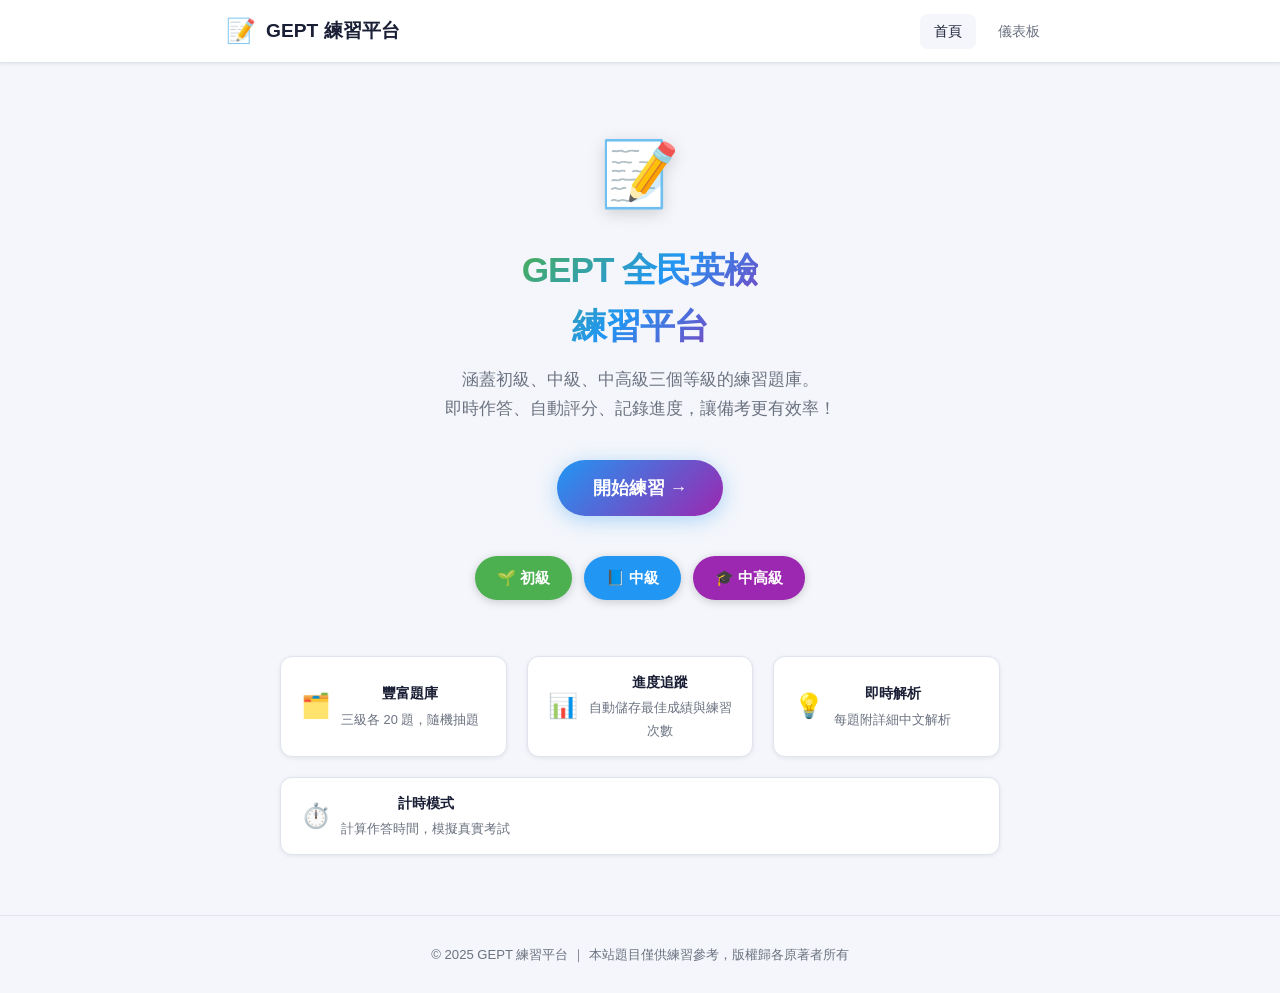
==== index.html @ 788f068a "feat: add GEPT practice platform (9 files)" ====
<!DOCTYPE html>
<html lang="zh-TW">
<head>
  <meta charset="UTF-8" />
  <meta name="viewport" content="width=device-width, initial-scale=1.0" />
  <title>GEPT 全民英檢練習平台</title>
  <link rel="stylesheet" href="style.css" />
  <style>
    /* ── 登陸頁專屬 ── */
    body { display: flex; flex-direction: column; min-height: 100vh; }

    .landing-hero {
      flex: 1;
      display: flex;
      flex-direction: column;
      align-items: center;
      justify-content: center;
      text-align: center;
      padding: 60px 20px;
    }

    .landing-logo {
      font-size: 4rem;
      margin-bottom: 16px;
      filter: drop-shadow(0 4px 8px rgba(0,0,0,.15));
    }

    .landing-hero h1 {
      font-size: 2.2rem;
      font-weight: 900;
      letter-spacing: -1px;
      margin-bottom: 12px;
      background: linear-gradient(135deg, #4caf50, #2196f3, #9c27b0);
      -webkit-background-clip: text;
      -webkit-text-fill-color: transparent;
      background-clip: text;
    }

    .landing-hero .subtitle {
      font-size: 1.05rem;
      color: var(--text-muted);
      max-width: 480px;
      margin: 0 auto 36px;
      line-height: 1.7;
    }

    .landing-cta {
      display: inline-flex;
      align-items: center;
      gap: 10px;
      background: linear-gradient(135deg, #2196f3, #9c27b0);
      color: #fff;
      padding: 14px 36px;
      border-radius: 999px;
      font-size: 1.1rem;
      font-weight: 700;
      box-shadow: 0 4px 20px rgba(33,150,243,.35);
      transition: opacity 0.2s, transform 0.2s;
    }
    .landing-cta:hover { opacity: .9; transform: translateY(-2px); }

    .features {
      display: flex;
      flex-wrap: wrap;
      gap: 20px;
      justify-content: center;
      margin-top: 56px;
      max-width: 720px;
      width: 100%;
    }

    .feature-chip {
      background: var(--surface);
      border: 1px solid var(--border);
      border-radius: var(--radius);
      padding: 14px 20px;
      display: flex;
      align-items: center;
      gap: 10px;
      font-size: 0.9rem;
      box-shadow: var(--shadow-sm);
      flex: 1;
      min-width: 180px;
    }

    .feature-chip .chip-icon { font-size: 1.5rem; }
    .feature-chip strong { display: block; font-weight: 700; margin-bottom: 2px; }
    .feature-chip span { font-size: .8rem; color: var(--text-muted); }

    .level-quick {
      display: flex;
      flex-wrap: wrap;
      gap: 12px;
      justify-content: center;
      margin-top: 40px;
    }

    .level-pill {
      display: inline-flex;
      align-items: center;
      gap: 8px;
      padding: 10px 22px;
      border-radius: 999px;
      font-size: .95rem;
      font-weight: 600;
      color: #fff;
      box-shadow: 0 2px 10px rgba(0,0,0,.18);
      transition: transform 0.2s, opacity 0.2s;
    }
    .level-pill:hover { transform: scale(1.05); opacity: .9; }
  </style>
</head>
<body>

<nav class="navbar">
  <div class="container">
    <div class="navbar-brand">
      <span class="logo">📝</span>
      <span>GEPT 練習平台</span>
    </div>
    <div class="navbar-links">
      <a href="index.html" class="nav-link active">首頁</a>
      <a href="home.html" class="nav-link">儀表板</a>
    </div>
  </div>
</nav>

<main class="landing-hero">
  <div class="landing-logo">📝</div>
  <h1>GEPT 全民英檢<br>練習平台</h1>
  <p class="subtitle">
    涵蓋初級、中級、中高級三個等級的練習題庫。<br>
    即時作答、自動評分、記錄進度，讓備考更有效率！
  </p>

  <a href="home.html" class="landing-cta">
    開始練習 →
  </a>

  <div class="level-quick">
    <a href="elementary.html" class="level-pill" style="background:#4caf50">
      🌱 初級
    </a>
    <a href="intermediate.html" class="level-pill" style="background:#2196f3">
      📘 中級
    </a>
    <a href="high-intermediate.html" class="level-pill" style="background:#9c27b0">
      🎓 中高級
    </a>
  </div>

  <div class="features">
    <div class="feature-chip">
      <span class="chip-icon">🗂️</span>
      <div>
        <strong>豐富題庫</strong>
        <span>三級各 20 題，隨機抽題</span>
      </div>
    </div>
    <div class="feature-chip">
      <span class="chip-icon">📊</span>
      <div>
        <strong>進度追蹤</strong>
        <span>自動儲存最佳成績與練習次數</span>
      </div>
    </div>
    <div class="feature-chip">
      <span class="chip-icon">💡</span>
      <div>
        <strong>即時解析</strong>
        <span>每題附詳細中文解析</span>
      </div>
    </div>
    <div class="feature-chip">
      <span class="chip-icon">⏱️</span>
      <div>
        <strong>計時模式</strong>
        <span>計算作答時間，模擬真實考試</span>
      </div>
    </div>
  </div>
</main>

<footer class="footer">
  © 2025 GEPT 練習平台 ｜ 本站題目僅供練習參考，版權歸各原著者所有
</footer>

</body>
</html>
---- style.css ----
/* GEPT 練習平台 — 共用樣式 */

/* ── 重置與基礎 ─────────────────────────── */
*, *::before, *::after { box-sizing: border-box; margin: 0; padding: 0; }

:root {
  --elementary:    #4caf50;
  --intermediate:  #2196f3;
  --high-inter:    #9c27b0;
  --bg:            #f4f6fb;
  --surface:       #ffffff;
  --border:        #e0e4ef;
  --text:          #1a1f36;
  --text-muted:    #6b7280;
  --correct:       #22c55e;
  --wrong:         #ef4444;
  --warning:       #f59e0b;
  --shadow-sm:     0 1px 4px rgba(0,0,0,.08);
  --shadow-md:     0 4px 16px rgba(0,0,0,.12);
  --radius:        12px;
  --radius-sm:     8px;
  --transition:    0.2s ease;
}

body {
  font-family: 'Segoe UI', 'Microsoft JhengHei', '微軟正黑體', sans-serif;
  background: var(--bg);
  color: var(--text);
  line-height: 1.6;
  min-height: 100vh;
}

a { color: inherit; text-decoration: none; }
img { display: block; max-width: 100%; }
button { cursor: pointer; border: none; background: none; font-family: inherit; }

/* ── 版面容器 ─────────────────────────── */
.container {
  max-width: 860px;
  margin: 0 auto;
  padding: 0 16px;
}

/* ── 頂部導覽列 ─────────────────────────── */
.navbar {
  background: var(--surface);
  border-bottom: 1px solid var(--border);
  padding: 12px 0;
  position: sticky;
  top: 0;
  z-index: 100;
  box-shadow: var(--shadow-sm);
}

.navbar .container {
  display: flex;
  align-items: center;
  justify-content: space-between;
  gap: 16px;
}

.navbar-brand {
  display: flex;
  align-items: center;
  gap: 10px;
  font-size: 1.2rem;
  font-weight: 700;
  color: var(--text);
}

.navbar-brand .logo {
  font-size: 1.5rem;
}

.navbar-links {
  display: flex;
  align-items: center;
  gap: 8px;
}

.nav-link {
  padding: 6px 14px;
  border-radius: var(--radius-sm);
  font-size: 0.9rem;
  color: var(--text-muted);
  transition: background var(--transition), color var(--transition);
}

.nav-link:hover,
.nav-link.active {
  background: var(--bg);
  color: var(--text);
}

/* ── 頁首英雄區 ─────────────────────────── */
.hero {
  text-align: center;
  padding: 56px 16px 40px;
}

.hero h1 {
  font-size: 2rem;
  font-weight: 800;
  margin-bottom: 10px;
  letter-spacing: -0.5px;
}

.hero p {
  color: var(--text-muted);
  font-size: 1rem;
  max-width: 520px;
  margin: 0 auto;
}

/* ── 卡片 ─────────────────────────── */
.card {
  background: var(--surface);
  border-radius: var(--radius);
  border: 1px solid var(--border);
  box-shadow: var(--shadow-sm);
  overflow: hidden;
  transition: box-shadow var(--transition), transform var(--transition);
}

.card:hover {
  box-shadow: var(--shadow-md);
  transform: translateY(-2px);
}

/* ── 級別卡片網格 ─────────────────────────── */
.level-grid {
  display: grid;
  grid-template-columns: repeat(auto-fit, minmax(240px, 1fr));
  gap: 20px;
  margin: 0 0 40px;
}

.level-card {
  display: flex;
  flex-direction: column;
}

.level-card-header {
  padding: 20px;
  color: #fff;
  display: flex;
  align-items: center;
  gap: 12px;
}

.level-card-header .icon {
  font-size: 2rem;
  line-height: 1;
}

.level-card-header h2 {
  font-size: 1.25rem;
  font-weight: 700;
}

.level-card-header p {
  font-size: 0.8rem;
  opacity: .85;
  margin-top: 2px;
}

.level-card-body {
  padding: 20px;
  flex: 1;
  display: flex;
  flex-direction: column;
  gap: 14px;
}

.level-card-desc {
  font-size: 0.88rem;
  color: var(--text-muted);
  line-height: 1.5;
}

/* 進度條 */
.progress-bar-wrap {
  background: var(--bg);
  border-radius: 999px;
  height: 8px;
  overflow: hidden;
}

.progress-bar-fill {
  height: 100%;
  border-radius: 999px;
  transition: width 0.5s ease;
}

.progress-label {
  display: flex;
  justify-content: space-between;
  font-size: 0.8rem;
  color: var(--text-muted);
  margin-top: 4px;
}

/* 統計行 */
.stat-row {
  display: flex;
  justify-content: space-between;
  align-items: center;
  font-size: 0.85rem;
}

.stat-row .label { color: var(--text-muted); }
.stat-row .value { font-weight: 600; }

.start-btn {
  display: block;
  width: 100%;
  padding: 10px;
  border-radius: var(--radius-sm);
  font-size: 0.95rem;
  font-weight: 600;
  color: #fff;
  text-align: center;
  transition: opacity var(--transition), transform var(--transition);
  margin-top: auto;
}

.start-btn:hover { opacity: .88; transform: scale(1.01); }

/* ── 統計區塊 ─────────────────────────── */
.stats-section {
  margin-bottom: 40px;
}

.section-title {
  font-size: 1.1rem;
  font-weight: 700;
  margin-bottom: 16px;
  display: flex;
  align-items: center;
  gap: 8px;
}

.stats-grid {
  display: grid;
  grid-template-columns: repeat(auto-fit, minmax(140px, 1fr));
  gap: 14px;
}

.stat-card {
  background: var(--surface);
  border-radius: var(--radius);
  border: 1px solid var(--border);
  padding: 18px;
  text-align: center;
}

.stat-card .stat-value {
  font-size: 1.8rem;
  font-weight: 800;
  line-height: 1;
  margin-bottom: 4px;
}

.stat-card .stat-label {
  font-size: 0.8rem;
  color: var(--text-muted);
}

/* ── 測驗頁面 ─────────────────────────── */
.quiz-wrapper {
  padding: 32px 0 60px;
}

/* 頂部資訊列 */
.quiz-meta {
  display: flex;
  justify-content: space-between;
  align-items: center;
  margin-bottom: 24px;
  gap: 12px;
  flex-wrap: wrap;
}

.quiz-badge {
  display: inline-flex;
  align-items: center;
  gap: 6px;
  padding: 5px 14px;
  border-radius: 999px;
  font-size: 0.85rem;
  font-weight: 600;
  color: #fff;
}

.quiz-timer {
  display: flex;
  align-items: center;
  gap: 6px;
  font-size: 0.95rem;
  font-weight: 600;
  color: var(--text-muted);
  background: var(--surface);
  border: 1px solid var(--border);
  padding: 5px 14px;
  border-radius: 999px;
}

.quiz-timer.warning { color: var(--warning); border-color: var(--warning); }
.quiz-timer.danger  { color: var(--wrong);   border-color: var(--wrong);   }

/* 進度條（頂部） */
.quiz-progress {
  margin-bottom: 28px;
}

.quiz-progress-label {
  display: flex;
  justify-content: space-between;
  font-size: 0.82rem;
  color: var(--text-muted);
  margin-bottom: 6px;
}

/* 問題卡 */
.question-card {
  background: var(--surface);
  border-radius: var(--radius);
  border: 1px solid var(--border);
  box-shadow: var(--shadow-sm);
  padding: 28px;
  margin-bottom: 20px;
}

.question-meta {
  display: flex;
  gap: 8px;
  margin-bottom: 14px;
  flex-wrap: wrap;
}

.tag {
  display: inline-block;
  padding: 2px 10px;
  border-radius: 999px;
  font-size: 0.75rem;
  font-weight: 600;
  background: var(--bg);
  color: var(--text-muted);
  border: 1px solid var(--border);
}

.question-text {
  font-size: 1.05rem;
  line-height: 1.65;
  font-weight: 500;
  margin-bottom: 22px;
}

/* 選項 */
.options-list {
  display: flex;
  flex-direction: column;
  gap: 10px;
}

.option-btn {
  width: 100%;
  display: flex;
  align-items: flex-start;
  gap: 12px;
  padding: 14px 18px;
  border-radius: var(--radius-sm);
  border: 2px solid var(--border);
  background: var(--surface);
  font-size: 0.95rem;
  text-align: left;
  transition: border-color var(--transition), background var(--transition), transform var(--transition);
  line-height: 1.5;
}

.option-btn:hover:not(:disabled) {
  border-color: #a0aec0;
  background: var(--bg);
  transform: translateX(3px);
}

.option-btn .option-letter {
  flex-shrink: 0;
  width: 26px;
  height: 26px;
  border-radius: 50%;
  background: var(--bg);
  border: 1px solid var(--border);
  display: flex;
  align-items: center;
  justify-content: center;
  font-size: 0.82rem;
  font-weight: 700;
  transition: background var(--transition), border-color var(--transition), color var(--transition);
}

.option-btn.selected {
  border-color: #3b82f6;
  background: #eff6ff;
}
.option-btn.selected .option-letter {
  background: #3b82f6;
  border-color: #3b82f6;
  color: #fff;
}

.option-btn.correct {
  border-color: var(--correct);
  background: #f0fdf4;
}
.option-btn.correct .option-letter {
  background: var(--correct);
  border-color: var(--correct);
  color: #fff;
}

.option-btn.wrong {
  border-color: var(--wrong);
  background: #fff5f5;
}
.option-btn.wrong .option-letter {
  background: var(--wrong);
  border-color: var(--wrong);
  color: #fff;
}

/* 解析 */
.explanation-box {
  margin-top: 16px;
  padding: 14px 18px;
  background: #fefce8;
  border: 1px solid #fef08a;
  border-radius: var(--radius-sm);
  font-size: 0.88rem;
  line-height: 1.6;
  display: none;
}

.explanation-box.show { display: block; }

.explanation-box strong { color: #854d0e; }

/* 操作按鈕 */
.quiz-actions {
  display: flex;
  justify-content: space-between;
  align-items: center;
  gap: 12px;
}

.btn {
  display: inline-flex;
  align-items: center;
  gap: 8px;
  padding: 10px 22px;
  border-radius: var(--radius-sm);
  font-size: 0.95rem;
  font-weight: 600;
  transition: opacity var(--transition), transform var(--transition);
}

.btn:hover { opacity: .88; transform: scale(1.02); }
.btn:disabled { opacity: .4; cursor: not-allowed; transform: none; }

.btn-primary { background: #3b82f6; color: #fff; }
.btn-success { background: var(--correct); color: #fff; }
.btn-outline {
  background: transparent;
  border: 2px solid var(--border);
  color: var(--text);
}

/* 結果頁 */
.result-wrapper {
  max-width: 600px;
  margin: 0 auto;
  padding: 40px 0 80px;
  text-align: center;
}

.result-score-ring {
  width: 150px;
  height: 150px;
  border-radius: 50%;
  margin: 0 auto 24px;
  display: flex;
  flex-direction: column;
  align-items: center;
  justify-content: center;
  border: 8px solid var(--border);
  position: relative;
}

.result-score-ring .score-number {
  font-size: 2.8rem;
  font-weight: 800;
  line-height: 1;
}

.result-score-ring .score-label {
  font-size: 0.78rem;
  color: var(--text-muted);
  margin-top: 2px;
}

.result-title {
  font-size: 1.5rem;
  font-weight: 800;
  margin-bottom: 8px;
}

.result-subtitle {
  color: var(--text-muted);
  margin-bottom: 32px;
}

.result-details {
  background: var(--surface);
  border: 1px solid var(--border);
  border-radius: var(--radius);
  padding: 20px;
  margin-bottom: 28px;
  text-align: left;
}

.result-row {
  display: flex;
  justify-content: space-between;
  padding: 8px 0;
  font-size: 0.92rem;
  border-bottom: 1px solid var(--border);
}
.result-row:last-child { border-bottom: none; }
.result-row .label { color: var(--text-muted); }
.result-row .value { font-weight: 600; }

.result-actions {
  display: flex;
  gap: 12px;
  justify-content: center;
  flex-wrap: wrap;
}

/* 載入狀態 */
#quiz-loading {
  text-align: center;
  padding: 80px 20px;
  color: var(--text-muted);
}

/* ── 設定面板 ─────────────────────────── */
.settings-panel {
  background: var(--surface);
  border: 1px solid var(--border);
  border-radius: var(--radius);
  padding: 24px;
  margin-bottom: 28px;
}

.settings-panel h3 {
  font-size: 1rem;
  font-weight: 700;
  margin-bottom: 16px;
}

.setting-row {
  display: flex;
  justify-content: space-between;
  align-items: center;
  padding: 10px 0;
  border-bottom: 1px solid var(--border);
  gap: 12px;
}
.setting-row:last-child { border-bottom: none; }

.setting-row label { font-size: 0.9rem; color: var(--text-muted); }

.setting-row select,
.setting-row input[type="number"] {
  padding: 6px 12px;
  border: 1px solid var(--border);
  border-radius: var(--radius-sm);
  font-size: 0.9rem;
  font-family: inherit;
  background: var(--bg);
  color: var(--text);
  cursor: pointer;
}

/* ── 頁腳 ─────────────────────────── */
.footer {
  text-align: center;
  padding: 28px 16px;
  font-size: 0.82rem;
  color: var(--text-muted);
  border-top: 1px solid var(--border);
  margin-top: auto;
}

/* ── RWD ─────────────────────────── */
@media (max-width: 600px) {
  .hero h1 { font-size: 1.55rem; }
  .level-grid { grid-template-columns: 1fr; }
  .stats-grid { grid-template-columns: repeat(2, 1fr); }
  .question-card { padding: 20px; }
  .quiz-actions { flex-direction: column; }
  .btn { width: 100%; justify-content: center; }
  .result-actions .btn { width: 100%; justify-content: center; }
}
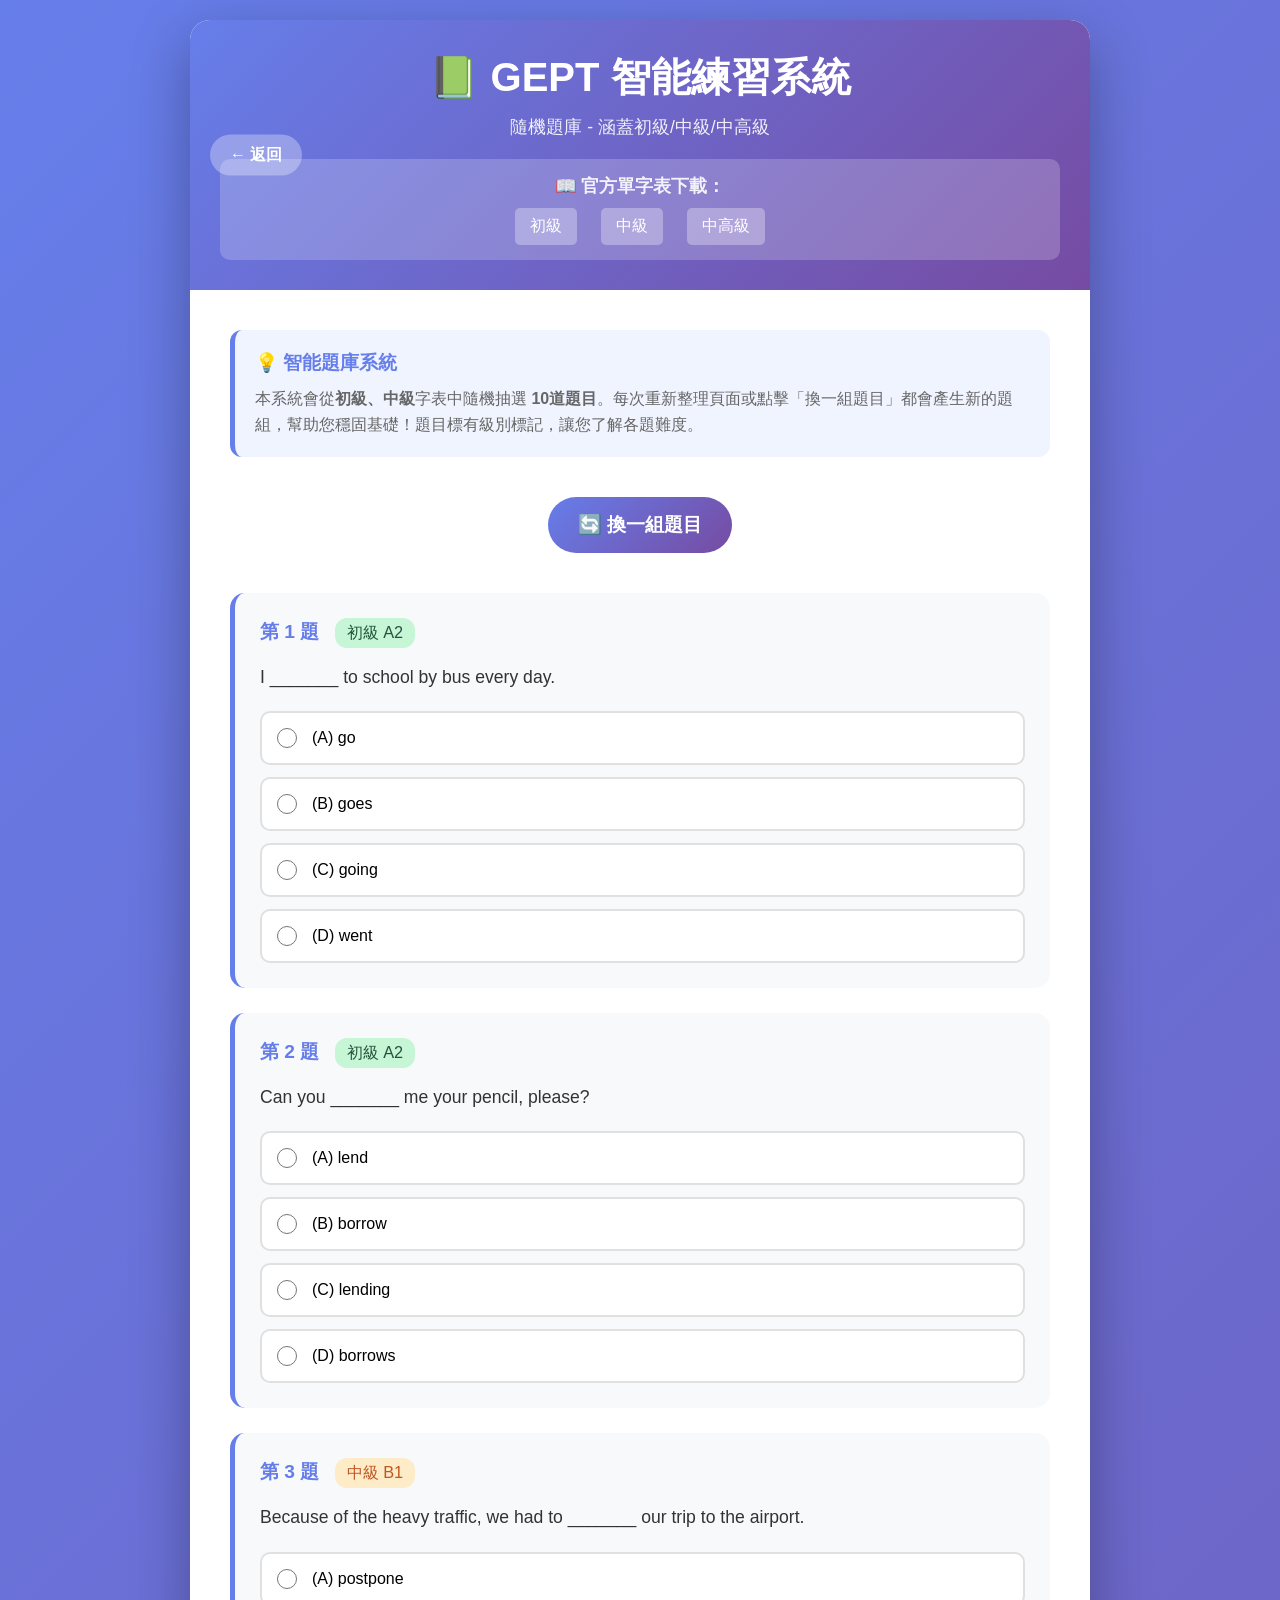
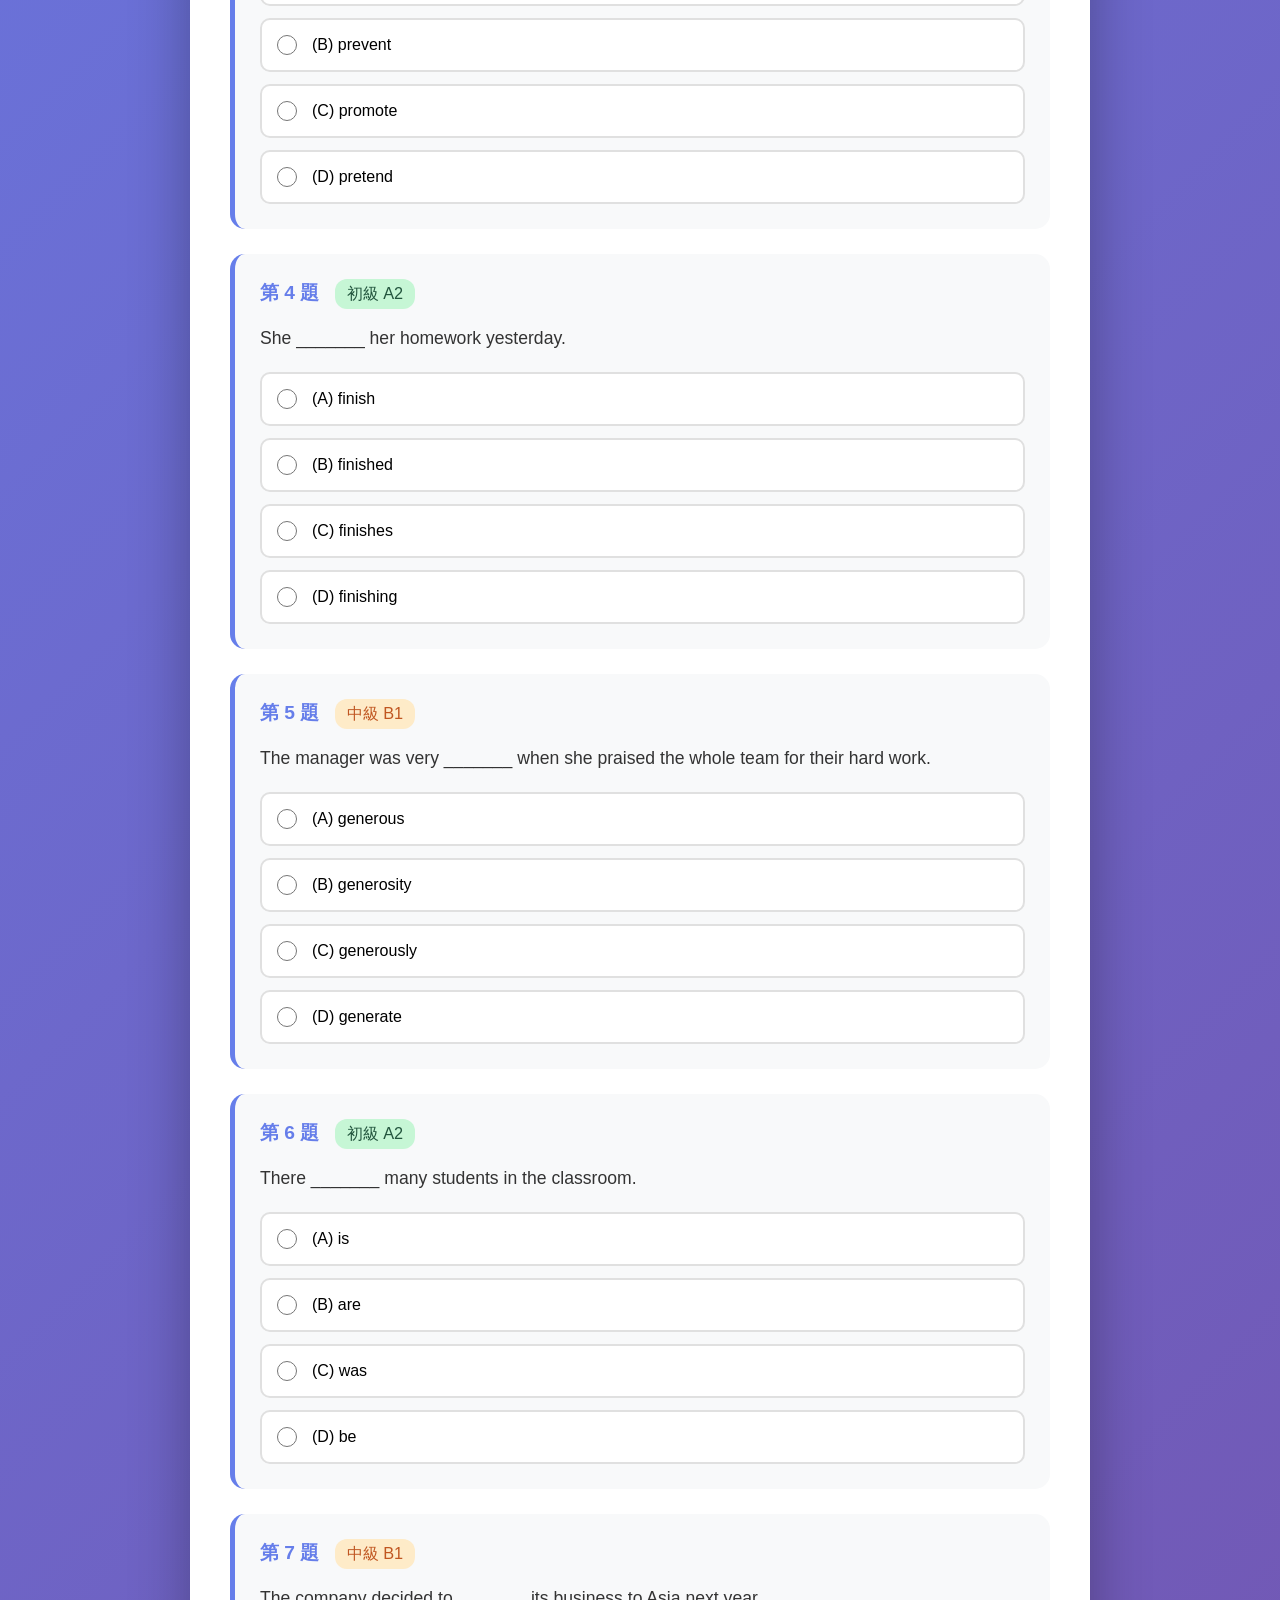
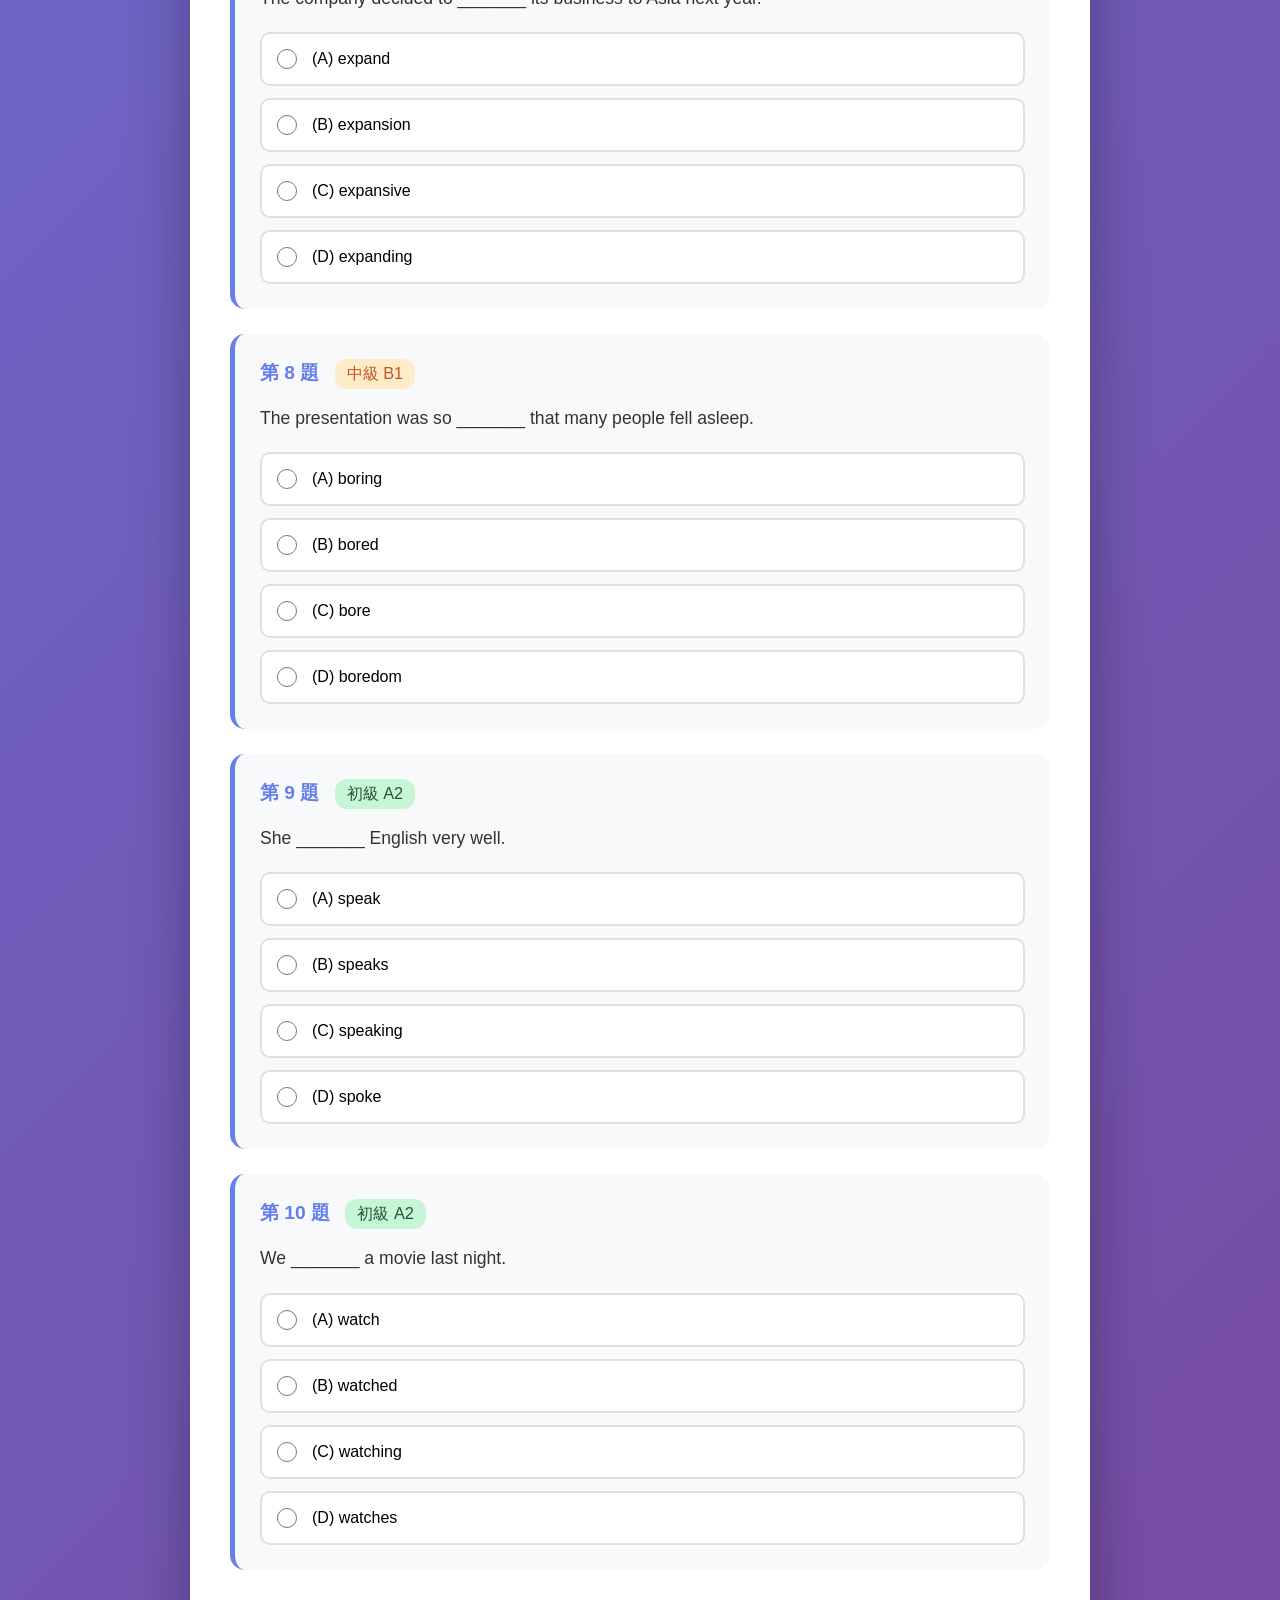
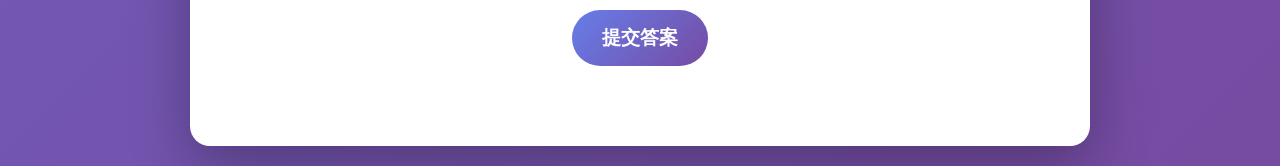
==== commit 6f641629: "Add files via upload" ====
--- a/index.html
+++ b/index.html
@@ -1,189 +1,736 @@
-<!DOCTYPE html>
-<html lang="zh-TW">
-<head>
-  <meta charset="UTF-8" />
-  <meta name="viewport" content="width=device-width, initial-scale=1.0" />
-  <title>GEPT 全民英檢練習平台</title>
-  <link rel="stylesheet" href="style.css" />
-  <style>
-    /* ── 登陸頁專屬 ── */
-    body { display: flex; flex-direction: column; min-height: 100vh; }
-
-    .landing-hero {
-      flex: 1;
-      display: flex;
-      flex-direction: column;
-      align-items: center;
-      justify-content: center;
-      text-align: center;
-      padding: 60px 20px;
-    }
-
-    .landing-logo {
-      font-size: 4rem;
-      margin-bottom: 16px;
-      filter: drop-shadow(0 4px 8px rgba(0,0,0,.15));
-    }
-
-    .landing-hero h1 {
-      font-size: 2.2rem;
-      font-weight: 900;
-      letter-spacing: -1px;
-      margin-bottom: 12px;
-      background: linear-gradient(135deg, #4caf50, #2196f3, #9c27b0);
-      -webkit-background-clip: text;
-      -webkit-text-fill-color: transparent;
-      background-clip: text;
-    }
-
-    .landing-hero .subtitle {
-      font-size: 1.05rem;
-      color: var(--text-muted);
-      max-width: 480px;
-      margin: 0 auto 36px;
-      line-height: 1.7;
-    }
-
-    .landing-cta {
-      display: inline-flex;
-      align-items: center;
-      gap: 10px;
-      background: linear-gradient(135deg, #2196f3, #9c27b0);
-      color: #fff;
-      padding: 14px 36px;
-      border-radius: 999px;
-      font-size: 1.1rem;
-      font-weight: 700;
-      box-shadow: 0 4px 20px rgba(33,150,243,.35);
-      transition: opacity 0.2s, transform 0.2s;
-    }
-    .landing-cta:hover { opacity: .9; transform: translateY(-2px); }
-
-    .features {
-      display: flex;
-      flex-wrap: wrap;
-      gap: 20px;
-      justify-content: center;
-      margin-top: 56px;
-      max-width: 720px;
-      width: 100%;
-    }
-
-    .feature-chip {
-      background: var(--surface);
-      border: 1px solid var(--border);
-      border-radius: var(--radius);
-      padding: 14px 20px;
-      display: flex;
-      align-items: center;
-      gap: 10px;
-      font-size: 0.9rem;
-      box-shadow: var(--shadow-sm);
-      flex: 1;
-      min-width: 180px;
-    }
-
-    .feature-chip .chip-icon { font-size: 1.5rem; }
-    .feature-chip strong { display: block; font-weight: 700; margin-bottom: 2px; }
-    .feature-chip span { font-size: .8rem; color: var(--text-muted); }
-
-    .level-quick {
-      display: flex;
-      flex-wrap: wrap;
-      gap: 12px;
-      justify-content: center;
-      margin-top: 40px;
-    }
-
-    .level-pill {
-      display: inline-flex;
-      align-items: center;
-      gap: 8px;
-      padding: 10px 22px;
-      border-radius: 999px;
-      font-size: .95rem;
-      font-weight: 600;
-      color: #fff;
-      box-shadow: 0 2px 10px rgba(0,0,0,.18);
-      transition: transform 0.2s, opacity 0.2s;
-    }
-    .level-pill:hover { transform: scale(1.05); opacity: .9; }
-  </style>
-</head>
-<body>
-
-<nav class="navbar">
-  <div class="container">
-    <div class="navbar-brand">
-      <span class="logo">📝</span>
-      <span>GEPT 練習平台</span>
-    </div>
-    <div class="navbar-links">
-      <a href="index.html" class="nav-link active">首頁</a>
-      <a href="home.html" class="nav-link">儀表板</a>
-    </div>
-  </div>
-</nav>
-
-<main class="landing-hero">
-  <div class="landing-logo">📝</div>
-  <h1>GEPT 全民英檢<br>練習平台</h1>
-  <p class="subtitle">
-    涵蓋初級、中級、中高級三個等級的練習題庫。<br>
-    即時作答、自動評分、記錄進度，讓備考更有效率！
-  </p>
-
-  <a href="home.html" class="landing-cta">
-    開始練習 →
-  </a>
-
-  <div class="level-quick">
-    <a href="elementary.html" class="level-pill" style="background:#4caf50">
-      🌱 初級
-    </a>
-    <a href="intermediate.html" class="level-pill" style="background:#2196f3">
-      📘 中級
-    </a>
-    <a href="high-intermediate.html" class="level-pill" style="background:#9c27b0">
-      🎓 中高級
-    </a>
-  </div>
-
-  <div class="features">
-    <div class="feature-chip">
-      <span class="chip-icon">🗂️</span>
-      <div>
-        <strong>豐富題庫</strong>
-        <span>三級各 20 題，隨機抽題</span>
-      </div>
-    </div>
-    <div class="feature-chip">
-      <span class="chip-icon">📊</span>
-      <div>
-        <strong>進度追蹤</strong>
-        <span>自動儲存最佳成績與練習次數</span>
-      </div>
-    </div>
-    <div class="feature-chip">
-      <span class="chip-icon">💡</span>
-      <div>
-        <strong>即時解析</strong>
-        <span>每題附詳細中文解析</span>
-      </div>
-    </div>
-    <div class="feature-chip">
-      <span class="chip-icon">⏱️</span>
-      <div>
-        <strong>計時模式</strong>
-        <span>計算作答時間，模擬真實考試</span>
-      </div>
-    </div>
-  </div>
-</main>
-
-<footer class="footer">
-  © 2025 GEPT 練習平台 ｜ 本站題目僅供練習參考，版權歸各原著者所有
-</footer>
-
-</body>
-</html>
+<!DOCTYPE html>
+<html lang="zh-TW">
+<head>
+    <meta charset="UTF-8">
+    <meta name="viewport" content="width=device-width, initial-scale=1.0">
+    <title>GEPT 中級練習</title>
+    <style>
+        * {
+            margin: 0;
+            padding: 0;
+            box-sizing: border-box;
+        }
+
+        body {
+            font-family: 'Microsoft JhengHei', 'Segoe UI', Arial, sans-serif;
+            background: linear-gradient(135deg, #667eea 0%, #764ba2 100%);
+            min-height: 100vh;
+            padding: 20px;
+        }
+
+        .container {
+            max-width: 900px;
+            margin: 0 auto;
+            background: white;
+            border-radius: 20px;
+            box-shadow: 0 20px 60px rgba(0, 0, 0, 0.3);
+            overflow: hidden;
+        }
+
+        .header {
+            background: linear-gradient(135deg, #667eea 0%, #764ba2 100%);
+            color: white;
+            padding: 30px;
+            text-align: center;
+            position: relative;
+        }
+
+        .back-btn {
+            position: absolute;
+            left: 20px;
+            top: 50%;
+            transform: translateY(-50%);
+            background: rgba(255, 255, 255, 0.3);
+            color: white;
+            padding: 10px 20px;
+            border-radius: 25px;
+            text-decoration: none;
+            transition: all 0.3s;
+            font-weight: bold;
+        }
+
+        .back-btn:hover {
+            background: rgba(255, 255, 255, 0.5);
+            transform: translateY(-50%) scale(1.05);
+        }
+
+        .header h1 {
+            font-size: 2.5em;
+            margin-bottom: 10px;
+        }
+
+        .header p {
+            font-size: 1.1em;
+            opacity: 0.9;
+        }
+
+        .header-links {
+            margin-top: 20px;
+            padding: 15px;
+            background: rgba(255,255,255,0.2);
+            border-radius: 10px;
+        }
+
+        .header-links p {
+            margin-bottom: 10px;
+            font-weight: bold;
+        }
+
+        .header-links a {
+            color: white;
+            text-decoration: none;
+            margin: 0 10px;
+            display: inline-block;
+            padding: 8px 15px;
+            background: rgba(255,255,255,0.3);
+            border-radius: 5px;
+            transition: all 0.3s;
+        }
+
+        .header-links a:hover {
+            background: rgba(255,255,255,0.4);
+        }
+
+        .content {
+            padding: 40px;
+        }
+
+        .level-info {
+            background: #f0f4ff;
+            padding: 20px;
+            border-radius: 12px;
+            margin-bottom: 30px;
+            border-left: 5px solid #667eea;
+        }
+
+        .level-info h3 {
+            color: #667eea;
+            margin-bottom: 10px;
+        }
+
+        .level-info p {
+            color: #666;
+            line-height: 1.6;
+        }
+
+        .question-card {
+            background: #f8f9fa;
+            border-radius: 15px;
+            padding: 25px;
+            margin-bottom: 25px;
+            border-left: 5px solid #667eea;
+            transition: transform 0.3s, box-shadow 0.3s;
+        }
+
+        .question-card:hover {
+            transform: translateY(-5px);
+            box-shadow: 0 10px 30px rgba(0, 0, 0, 0.1);
+        }
+
+        .question-number {
+            font-size: 1.2em;
+            font-weight: bold;
+            color: #667eea;
+            margin-bottom: 15px;
+        }
+
+        .level-badge {
+            display: inline-block;
+            padding: 4px 12px;
+            border-radius: 12px;
+            font-size: 0.85em;
+            margin-left: 10px;
+            font-weight: normal;
+        }
+
+        .level-elementary {
+            background: #c6f6d5;
+            color: #22543d;
+        }
+
+        .level-intermediate {
+            background: #feebc8;
+            color: #c05621;
+        }
+
+        .level-high {
+            background: #fed7d7;
+            color: #c53030;
+        }
+
+        .question-text {
+            font-size: 1.1em;
+            line-height: 1.6;
+            margin-bottom: 20px;
+            color: #333;
+        }
+
+        .options {
+            display: flex;
+            flex-direction: column;
+            gap: 12px;
+        }
+
+        .option {
+            display: flex;
+            align-items: center;
+            padding: 15px;
+            background: white;
+            border: 2px solid #e0e0e0;
+            border-radius: 10px;
+            cursor: pointer;
+            transition: all 0.3s;
+        }
+
+        .option:hover {
+            border-color: #667eea;
+            background: #f0f4ff;
+        }
+
+        .option input[type="radio"] {
+            margin-right: 15px;
+            width: 20px;
+            height: 20px;
+            cursor: pointer;
+        }
+
+        .option label {
+            cursor: pointer;
+            flex: 1;
+            font-size: 1em;
+        }
+
+        .option.correct {
+            border-color: #28a745;
+            background: #d4edda;
+        }
+
+        .option.incorrect {
+            border-color: #dc3545;
+            background: #f8d7da;
+        }
+
+        .explanation {
+            margin-top: 15px;
+            padding: 15px;
+            background: #fff3cd;
+            border-left: 4px solid #ffc107;
+            border-radius: 8px;
+            display: none;
+        }
+
+        .explanation.show {
+            display: block;
+            animation: fadeIn 0.5s;
+        }
+
+        @keyframes fadeIn {
+            from { opacity: 0; transform: translateY(-10px); }
+            to { opacity: 1; transform: translateY(0); }
+        }
+
+        .explanation h4 {
+            color: #856404;
+            margin-bottom: 8px;
+        }
+
+        .explanation p {
+            color: #856404;
+            line-height: 1.6;
+        }
+
+        .submit-btn, .refresh-btn {
+            display: inline-block;
+            padding: 15px 30px;
+            background: linear-gradient(135deg, #667eea 0%, #764ba2 100%);
+            color: white;
+            border: none;
+            border-radius: 50px;
+            font-size: 1.2em;
+            font-weight: bold;
+            cursor: pointer;
+            transition: transform 0.3s, box-shadow 0.3s;
+            margin: 10px;
+        }
+
+        .submit-btn:hover, .refresh-btn:hover {
+            transform: scale(1.05);
+            box-shadow: 0 10px 30px rgba(102, 126, 234, 0.4);
+        }
+
+        .submit-btn:disabled {
+            background: #ccc;
+            cursor: not-allowed;
+            transform: none;
+        }
+
+        .button-group {
+            text-align: center;
+            margin: 30px 0;
+        }
+
+        .score-display {
+            text-align: center;
+            padding: 20px;
+            background: linear-gradient(135deg, #28a745 0%, #20c997 100%);
+            color: white;
+            border-radius: 15px;
+            margin-top: 20px;
+            display: none;
+        }
+
+        .score-display.show {
+            display: block;
+            animation: fadeIn 0.5s;
+        }
+
+        .score-display h2 {
+            font-size: 2em;
+            margin-bottom: 10px;
+        }
+
+        .score-display p {
+            font-size: 1.2em;
+        }
+
+        .reset-btn {
+            display: inline-block;
+            margin-top: 15px;
+            padding: 10px 25px;
+            background: white;
+            color: #28a745;
+            border: none;
+            border-radius: 25px;
+            font-weight: bold;
+            cursor: pointer;
+            transition: transform 0.3s;
+        }
+
+        .reset-btn:hover {
+            transform: scale(1.05);
+        }
+
+        .loading {
+            text-align: center;
+            padding: 40px;
+            color: #667eea;
+            font-size: 1.2em;
+        }
+
+        @media (max-width: 768px) {
+            .back-btn {
+                position: static;
+                transform: none;
+                display: inline-block;
+                margin-bottom: 15px;
+            }
+
+            .header h1 {
+                font-size: 1.8em;
+            }
+
+            .content {
+                padding: 20px;
+            }
+
+            .question-card {
+                padding: 20px;
+            }
+        }
+    </style>
+</head>
+<body>
+    <div class="container">
+        <div class="header">
+            <a href="home.html" class="back-btn">← 返回</a>
+            <h1>📗 GEPT 智能練習系統</h1>
+            <p>隨機題庫 - 涵蓋初級/中級/中高級</p>
+            <div class="header-links">
+                <p>📖 官方單字表下載：</p>
+                <a href="https://www.lttc.ntu.edu.tw/resources/GEPT/GEPT_Elementary.pdf" target="_blank">初級</a>
+                <a href="https://www.lttc.ntu.edu.tw/resources/GEPT/GEPT_Intermediate.pdf" target="_blank">中級</a>
+                <a href="https://www.lttc.ntu.edu.tw/resources/GEPT/GEPT_High-Intermediate.pdf" target="_blank">中高級</a>
+            </div>
+        </div>
+
+        <div class="content">
+            <div class="level-info">
+                <h3>💡 智能題庫系統</h3>
+                <p>本系統會從<strong>初級、中級</strong>字表中隨機抽選 <strong>10道題目</strong>。每次重新整理頁面或點擊「換一組題目」都會產生新的題組，幫助您穩固基礎！題目標有級別標記，讓您了解各題難度。</p>
+            </div>
+
+            <div class="button-group">
+                <button type="button" class="refresh-btn" onclick="location.reload()">🔄 換一組題目</button>
+            </div>
+
+            <form id="quizForm">
+                <div id="questionsContainer">
+                    <div class="loading">正在載入題目...</div>
+                </div>
+
+                <div class="button-group">
+                    <button type="button" class="submit-btn" id="submitBtn">提交答案</button>
+                </div>
+
+                <div class="score-display" id="scoreDisplay">
+                    <h2>🎉 測驗結果</h2>
+                    <p id="scoreText"></p>
+                    <button type="button" class="reset-btn" id="resetBtn">重新測驗</button>
+                </div>
+            </form>
+        </div>
+    </div>
+
+    <script>
+        // 題庫 - 包含各級別的題目
+        const questionBank = [
+            // 初級題目 (CEFR A2)
+            {
+                level: 'elementary',
+                question: 'I _______ to school by bus every day.',
+                options: ['go', 'goes', 'going', 'went'],
+                answer: 0,
+                explanation: '主詞 "I" 搭配一般現在式動詞原形 "go"。every day 表示習慣性動作，使用現在簡單式。',
+                translation: '我每天搭公車去學校。'
+            },
+            {
+                level: 'elementary',
+                question: 'She _______ her homework yesterday.',
+                options: ['finish', 'finished', 'finishes', 'finishing'],
+                answer: 1,
+                explanation: 'yesterday 表示過去的時間，需使用過去式 "finished"。',
+                translation: '她昨天完成了她的作業。'
+            },
+            {
+                level: 'elementary',
+                question: 'There _______ many students in the classroom.',
+                options: ['is', 'are', 'was', 'be'],
+                answer: 1,
+                explanation: '"many students" 是複數，使用 "are"。There are 表示「有」（複數）。',
+                translation: '教室裡有很多學生。'
+            },
+            {
+                level: 'elementary',
+                question: 'My brother is _______ than me.',
+                options: ['tall', 'taller', 'tallest', 'more tall'],
+                answer: 1,
+                explanation: '比較級用法，tall 的比較級是 taller。than 是比較級的標誌。',
+                translation: '我哥哥比我高。'
+            },
+            {
+                level: 'elementary',
+                question: 'We _______ a movie last night.',
+                options: ['watch', 'watched', 'watching', 'watches'],
+                answer: 1,
+                explanation: 'last night 表示過去時間，使用過去式 "watched"。',
+                translation: '我們昨晚看了一部電影。'
+            },
+            {
+                level: 'elementary',
+                question: 'Can you _______ me your pencil, please?',
+                options: ['lend', 'borrow', 'lending', 'borrows'],
+                answer: 0,
+                explanation: 'lend (借出) 是從「我」借給「你」；borrow (借入) 是「你」向「我」借。Can you 後接動詞原形。',
+                translation: '你可以借我你的鉛筆嗎？'
+            },
+            {
+                level: 'elementary',
+                question: 'She _______ English very well.',
+                options: ['speak', 'speaks', 'speaking', 'spoke'],
+                answer: 1,
+                explanation: '主詞 "She" 是第三人稱單數，現在簡單式動詞要加 s。',
+                translation: '她英文說得很好。'
+            },
+
+            // 中級題目 (CEFR B1)
+            {
+                level: 'intermediate',
+                question: 'The manager was very _______ when she praised the whole team for their hard work.',
+                options: ['generous', 'generosity', 'generously', 'generate'],
+                answer: 0,
+                explanation: '空格前有 be 動詞 "was" 和副詞 "very"，後面需要形容詞來描述主詞的狀態。generous (慷慨的、大方的) 是形容詞，符合句意。',
+                translation: '經理在讚揚整個團隊的辛勤工作時非常大方。'
+            },
+            {
+                level: 'intermediate',
+                question: 'Because of the heavy traffic, we had to _______ our trip to the airport.',
+                options: ['postpone', 'prevent', 'promote', 'pretend'],
+                answer: 0,
+                explanation: 'postpone (延後、推遲) 符合句意，因為交通堵塞而需要延遲行程。prevent (阻止)、promote (促進)、pretend (假裝) 皆不符合語意。',
+                translation: '因為交通繁忙，我們不得不推遲前往機場的行程。'
+            },
+            {
+                level: 'intermediate',
+                question: 'Her doctor _______ that she get more exercise and eat healthier food.',
+                options: ['suggested', 'suggestion', 'suggestive', 'suggestible'],
+                answer: 0,
+                explanation: '空格需要動詞來完成句子。suggested (建議) 是動詞過去式，且 "suggest that + 主詞 + 原形動詞" 是正確的句型結構。',
+                translation: '她的醫生建議她多運動並吃得更健康。'
+            },
+            {
+                level: 'intermediate',
+                question: 'The new employee seems very _______; she always finishes her tasks before the deadline.',
+                options: ['reliable', 'reliably', 'reliance', 'rely'],
+                answer: 0,
+                explanation: '"seem + 形容詞" 是固定用法，用來描述主詞的特質。reliable (可靠的) 是形容詞，符合句意。',
+                translation: '這位新員工看起來非常可靠；她總是在截止日期前完成任務。'
+            },
+            {
+                level: 'intermediate',
+                question: 'Despite the bad weather, the outdoor concert was _______ a success.',
+                options: ['considerable', 'considerably', 'considerate', 'consider'],
+                answer: 0,
+                explanation: '空格後有名詞 "success"，前面需要形容詞來修飾。considerable (相當大的) 符合句意，表示音樂會相當成功。',
+                translation: '儘管天氣不好，這場戶外音樂會仍然相當成功。'
+            },
+            {
+                level: 'intermediate',
+                question: 'The company decided to _______ its business to Asia next year.',
+                options: ['expand', 'expansion', 'expansive', 'expanding'],
+                answer: 0,
+                explanation: '"decide to + 動詞原形" 是固定句型。expand (擴展) 是動詞原形，符合句意。',
+                translation: '公司決定明年將業務擴展到亞洲。'
+            },
+            {
+                level: 'intermediate',
+                question: 'The presentation was so _______ that many people fell asleep.',
+                options: ['boring', 'bored', 'bore', 'boredom'],
+                answer: 0,
+                explanation: '形容事物令人感到如何用 -ing 形容詞。boring (令人無聊的) 用來形容 presentation。bored 是形容人感到無聊。',
+                translation: '這個簡報太無聊了，以至於很多人都睡著了。'
+            },
+            {
+                level: 'intermediate',
+                question: 'The museum offers a _______ of activities for children during the summer.',
+                options: ['variety', 'various', 'vary', 'varied'],
+                answer: 0,
+                explanation: '"a variety of" 是固定片語，表示「各種各樣的」。variety 是名詞。',
+                translation: '博物館在夏季為兒童提供各種各樣的活動。'
+            },
+
+            // 中高級題目 (CEFR B2)
+            {
+                level: 'high',
+                question: 'The government has implemented several _______ to reduce air pollution in the city.',
+                options: ['initiatives', 'initiates', 'initial', 'initially'],
+                answer: 0,
+                explanation: 'several 後面需要複數名詞。initiatives (倡議、措施) 是名詞複數形式，符合句意。',
+                translation: '政府已經實施了幾項措施來減少城市的空氣污染。'
+            },
+            {
+                level: 'high',
+                question: 'The research findings _______ that regular exercise can significantly improve mental health.',
+                options: ['indicate', 'indication', 'indicative', 'indicated'],
+                answer: 0,
+                explanation: '主詞 "findings" 是複數，需要動詞原形。indicate (顯示、表明) 符合句意和文法。這裡使用現在簡單式表達研究的結論。',
+                translation: '研究結果顯示，定期運動可以顯著改善心理健康。'
+            },
+            {
+                level: 'high',
+                question: 'The professor\'s lecture was so _______ that it inspired many students to pursue careers in science.',
+                options: ['compelling', 'compelled', 'compel', 'compulsion'],
+                answer: 0,
+                explanation: 'so...that 句型中需要形容詞。compelling (引人入勝的、令人信服的) 用來形容 lecture。',
+                translation: '教授的演講如此引人入勝，激勵了許多學生追求科學事業。'
+            },
+            {
+                level: 'high',
+                question: 'The committee will _______ all proposals before making a final decision.',
+                options: ['evaluate', 'evaluation', 'evaluative', 'evaluator'],
+                answer: 0,
+                explanation: 'will 後面需要動詞原形。evaluate (評估) 符合句意。',
+                translation: '委員會將在做出最終決定之前評估所有提案。'
+            },
+            {
+                level: 'high',
+                question: 'The company\'s _______ approach to innovation has led to remarkable success.',
+                options: ['innovative', 'innovate', 'innovation', 'innovatively'],
+                answer: 0,
+                explanation: '名詞 "approach" 前面需要形容詞修飾。innovative (創新的) 是形容詞。',
+                translation: '公司創新的方法帶來了顯著的成功。'
+            },
+            {
+                level: 'high',
+                question: 'Climate change poses a _______ threat to biodiversity worldwide.',
+                options: ['significant', 'significantly', 'significance', 'signify'],
+                answer: 0,
+                explanation: '名詞 "threat" 前需要形容詞修飾。significant (重大的、顯著的) 是形容詞。',
+                translation: '氣候變化對全球生物多樣性構成重大威脅。'
+            },
+            {
+                level: 'high',
+                question: 'The new policy aims to _______ economic growth while protecting the environment.',
+                options: ['sustain', 'sustainable', 'sustainability', 'sustained'],
+                answer: 0,
+                explanation: '"aim to + 動詞原形" 是固定用法。sustain (維持、支撐) 是動詞原形。',
+                translation: '新政策旨在維持經濟增長的同時保護環境。'
+            },
+            {
+                level: 'high',
+                question: 'The scientist\'s groundbreaking research has _______ changed our understanding of the universe.',
+                options: ['fundamentally', 'fundamental', 'fundament', 'fundamentals'],
+                answer: 0,
+                explanation: '動詞 "changed" 需要副詞修飾。fundamentally (根本上、從根本上) 是副詞。',
+                translation: '科學家開創性的研究從根本上改變了我們對宇宙的理解。'
+            },
+            {
+                level: 'high',
+                question: 'The organization is committed to promoting _______ among different cultural groups.',
+                options: ['diversity', 'diverse', 'diversify', 'diversified'],
+                answer: 0,
+                explanation: '動詞 "promoting" 後需要名詞作受詞。diversity (多樣性) 是名詞。',
+                translation: '該組織致力於促進不同文化群體之間的多樣性。'
+            },
+            {
+                level: 'high',
+                question: 'The economic crisis had a _______ impact on small businesses across the country.',
+                options: ['devastating', 'devastate', 'devastation', 'devastated'],
+                answer: 0,
+                explanation: '名詞 "impact" 前需要形容詞修飾。devastating (毀滅性的、災難性的) 是形容詞，-ing 形式表示主動「造成毀滅的」。',
+                translation: '經濟危機對全國各地的小企業產生了毀滅性的影響。'
+            },
+            {
+                level: 'high',
+                question: 'The documentary provided valuable _______ into the lives of endangered species.',
+                options: ['insights', 'insight', 'insightful', 'insightfully'],
+                answer: 0,
+                explanation: '形容詞 "valuable" 後需要名詞。insights (見解、洞察) 用複數表示多方面的理解。',
+                translation: '這部紀錄片提供了對瀕危物種生活的寶貴見解。'
+            }
+        ];
+
+        // 隨機選擇10題（僅從初級和中級）
+        function getRandomQuestions(count = 10) {
+            const filtered = questionBank.filter(q => q.level === 'elementary' || q.level === 'intermediate');
+            const shuffled = [...filtered].sort(() => 0.5 - Math.random());
+            return shuffled.slice(0, count);
+        }
+
+        // 級別標記
+        function getLevelBadge(level) {
+            const badges = {
+                'elementary': '<span class="level-badge level-elementary">初級 A2</span>',
+                'intermediate': '<span class="level-badge level-intermediate">中級 B1</span>',
+                'high': '<span class="level-badge level-high">中高級 B2</span>'
+            };
+            return badges[level] || '';
+        }
+
+        // 生成題目HTML
+        function generateQuestions() {
+            const questions = getRandomQuestions(10);
+            const container = document.getElementById('questionsContainer');
+            
+            let html = '';
+            questions.forEach((q, index) => {
+                html += `
+                    <div class="question-card" data-answer="${q.answer}">
+                        <div class="question-number">第 ${index + 1} 題 ${getLevelBadge(q.level)}</div>
+                        <div class="question-text">${q.question}</div>
+                        <div class="options">
+                            ${q.options.map((opt, i) => `
+                                <div class="option">
+                                    <input type="radio" name="q${index}" id="q${index}${String.fromCharCode(97 + i)}" value="${i}">
+                                    <label for="q${index}${String.fromCharCode(97 + i)}">(${String.fromCharCode(65 + i)}) ${opt}</label>
+                                </div>
+                            `).join('')}
+                        </div>
+                        <div class="explanation">
+                            <h4>✅ 正確答案：(${String.fromCharCode(65 + q.answer)}) ${q.options[q.answer]}</h4>
+                            <p><strong>解析：</strong>${q.explanation}</p>
+                            <p><strong>翻譯：</strong>${q.translation}</p>
+                        </div>
+                    </div>
+                `;
+            });
+            
+            container.innerHTML = html;
+        }
+
+        // 初始化題目
+        document.addEventListener('DOMContentLoaded', function() {
+            generateQuestions();
+            
+            const submitBtn = document.getElementById('submitBtn');
+            const resetBtn = document.getElementById('resetBtn');
+            const scoreDisplay = document.getElementById('scoreDisplay');
+            const scoreText = document.getElementById('scoreText');
+
+            submitBtn.addEventListener('click', function() {
+                const questionCards = document.querySelectorAll('.question-card');
+                let score = 0;
+                let answered = 0;
+
+                questionCards.forEach((card, index) => {
+                    const selectedOption = document.querySelector(`input[name="q${index}"]:checked`);
+                    
+                    if (selectedOption) {
+                        answered++;
+                        const correctAnswer = parseInt(card.getAttribute('data-answer'));
+                        const userAnswer = parseInt(selectedOption.value);
+                        const options = card.querySelectorAll('.option');
+                        
+                        options.forEach(option => {
+                            const input = option.querySelector('input');
+                            if (parseInt(input.value) === correctAnswer) {
+                                option.classList.add('correct');
+                            }
+                            if (input.checked && parseInt(input.value) !== correctAnswer) {
+                                option.classList.add('incorrect');
+                            }
+                            input.disabled = true;
+                        });
+
+                        if (userAnswer === correctAnswer) {
+                            score++;
+                        }
+
+                        const explanation = card.querySelector('.explanation');
+                        explanation.classList.add('show');
+                    }
+                });
+
+                if (answered < 10) {
+                    alert('請完成所有題目再提交答案！');
+                    // 重新啟用所有選項
+                    document.querySelectorAll('input[type="radio"]').forEach(input => {
+                        input.disabled = false;
+                    });
+                    // 隱藏所有解析
+                    document.querySelectorAll('.explanation').forEach(exp => {
+                        exp.classList.remove('show');
+                    });
+                    // 清除所有標記
+                    document.querySelectorAll('.option').forEach(opt => {
+                        opt.classList.remove('correct', 'incorrect');
+                    });
+                    return;
+                }
+
+                const percentage = (score / 10 * 100).toFixed(0);
+                let message = '';
+                if (score >= 9) {
+                    message = '太棒了！幾乎全對！💯';
+                } else if (score >= 7) {
+                    message = '表現優秀！繼續加油！👏';
+                } else if (score >= 5) {
+                    message = '還不錯！再接再厲！💪';
+                } else {
+                    message = '需要再努力！多複習單字喔！📖';
+                }
+
+                scoreText.innerHTML = `您答對了 <strong>${score}</strong> 題，共 10 題<br>得分：${percentage} 分<br>${message}`;
+                scoreDisplay.classList.add('show');
+                submitBtn.disabled = true;
+
+                scoreDisplay.scrollIntoView({ behavior: 'smooth', block: 'center' });
+            });
+
+            resetBtn.addEventListener('click', function() {
+                // 重新載入頁面，生成新的題目
+                location.reload();
+            });
+        });
+    </script>
+</body>
+</html>
